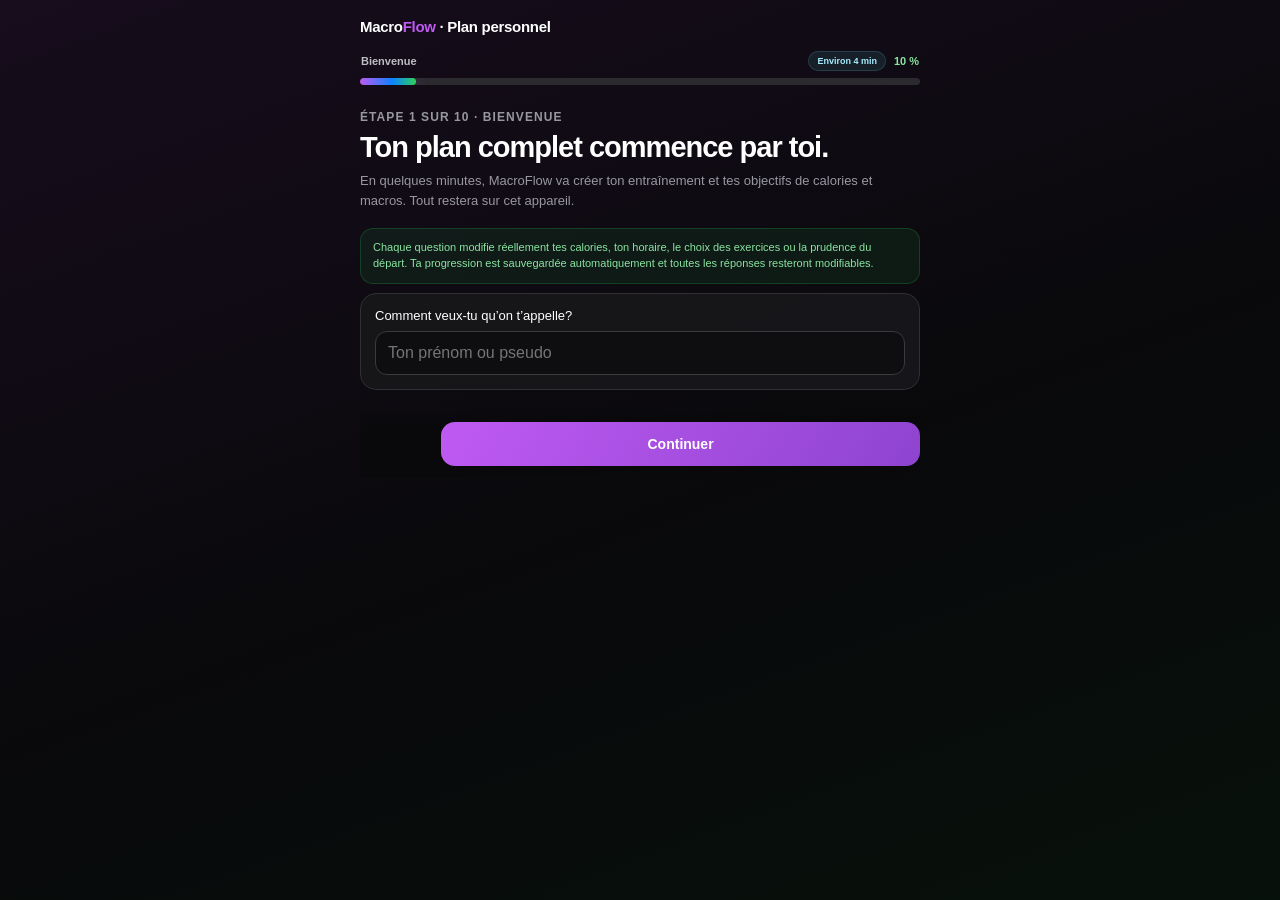
==== repair.html @ 094fcf57 "Add files via upload" ====
<!doctype html>
<html lang="fr">
<head>
  <meta charset="utf-8">
  <meta name="viewport" content="width=device-width,initial-scale=1,viewport-fit=cover">
  <meta name="theme-color" content="#090909">
  <title>Réparation MacroFlow</title>
  <style>
    html,body{margin:0;min-height:100%;background:#090909;color:#fff;font-family:-apple-system,BlinkMacSystemFont,"Segoe UI",sans-serif}body{display:grid;place-items:center;padding:24px}.card{width:min(100%,420px);padding:28px;border:1px solid #32283a;border-radius:24px;background:radial-gradient(circle at 50% 0,rgba(191,90,242,.2),transparent 42%),#171419;text-align:center;box-sizing:border-box}.bolt{font-size:44px}.spin{width:34px;height:34px;margin:20px auto;border:3px solid #353039;border-top-color:#bf5af2;border-radius:50%;animation:r .8s linear infinite}@keyframes r{to{transform:rotate(360deg)}}p{color:#aaa6af;line-height:1.5}.error{color:#ff9b95}button{border:0;border-radius:14px;padding:13px 18px;background:#bf5af2;color:white;font-weight:800}
  </style>
</head>
<body>
  <main class="card">
    <div class="bolt">⚡</div>
    <h1>Réparation de MacroFlow</h1>
    <div class="spin" aria-hidden="true"></div>
    <p id="status">Suppression de l’ancien cache, sans toucher à tes repas, séances ou sauvegardes…</p>
    <button id="retry" hidden>Réessayer</button>
  </main>
  <script>
    async function repair(){
      const status=document.getElementById('status');
      const retry=document.getElementById('retry');
      retry.hidden=true;
      try{
        if('serviceWorker' in navigator){
          const registrations=await navigator.serviceWorker.getRegistrations();
          await Promise.all(registrations.map((registration)=>registration.unregister()));
        }
        if('caches' in window){
          const names=await caches.keys();
          await Promise.all(names.filter((name)=>name.startsWith('macroflow-')).map((name)=>caches.delete(name)));
        }
        status.textContent='Cache réparé. Ouverture de la nouvelle version…';
        setTimeout(()=>location.replace('./?v=351'),500);
      }catch(error){
        console.error(error);
        status.className='error';
        status.textContent='La réparation automatique a échoué. Réessaie une fois.';
        retry.hidden=false;
      }
    }
    document.getElementById('retry').addEventListener('click',repair);
    repair();
  </script>
</body>
</html>
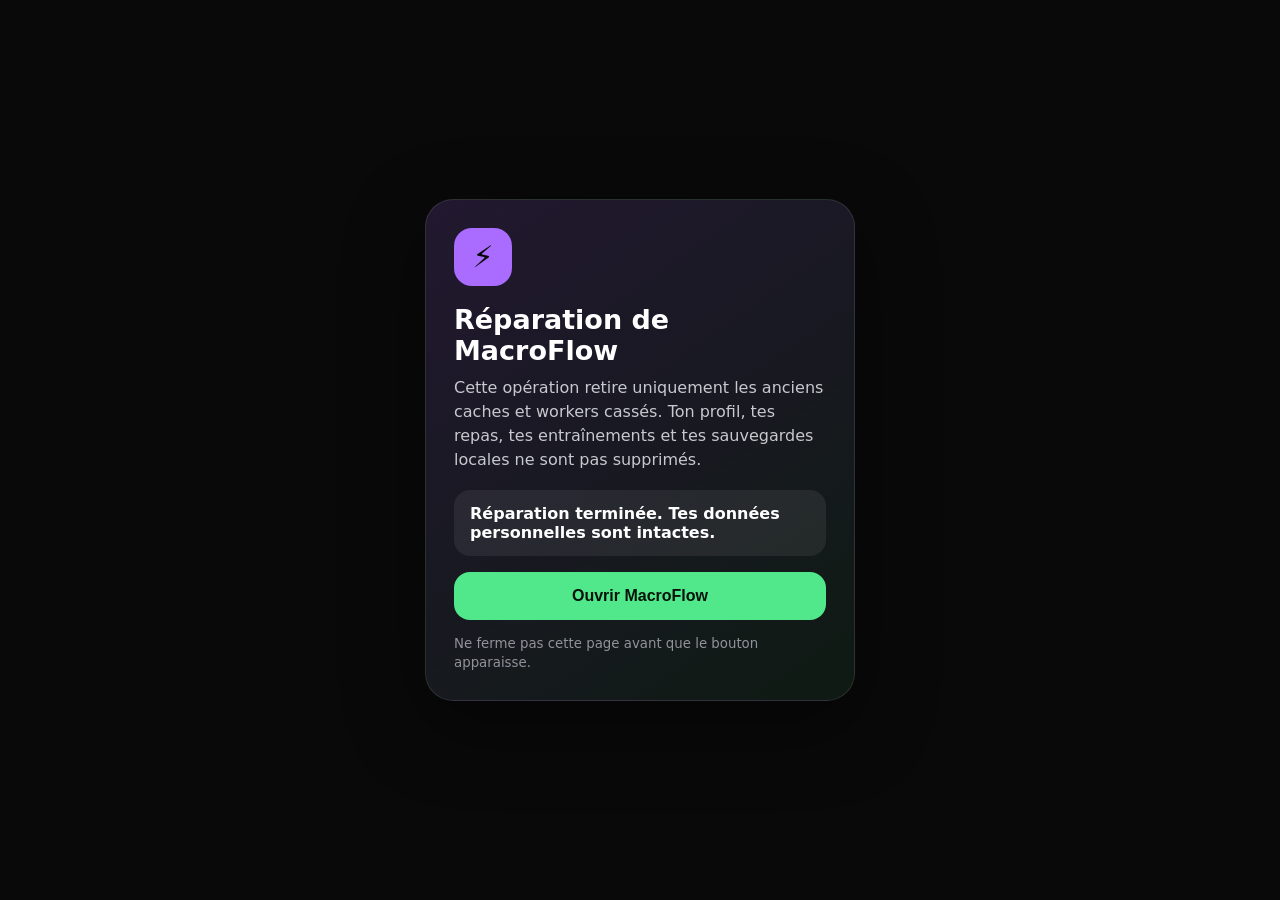
==== commit 6263cb86: "Add files via upload" ====
--- a/repair.html
+++ b/repair.html
@@ -1,47 +1,54 @@
 <!doctype html>
-<html lang="fr">
+<html lang="fr-CA">
 <head>
   <meta charset="utf-8">
   <meta name="viewport" content="width=device-width,initial-scale=1,viewport-fit=cover">
+  <meta http-equiv="Cache-Control" content="no-cache, no-store, must-revalidate">
   <meta name="theme-color" content="#090909">
-  <title>Réparation MacroFlow</title>
+  <title>Réparer MacroFlow</title>
   <style>
-    html,body{margin:0;min-height:100%;background:#090909;color:#fff;font-family:-apple-system,BlinkMacSystemFont,"Segoe UI",sans-serif}body{display:grid;place-items:center;padding:24px}.card{width:min(100%,420px);padding:28px;border:1px solid #32283a;border-radius:24px;background:radial-gradient(circle at 50% 0,rgba(191,90,242,.2),transparent 42%),#171419;text-align:center;box-sizing:border-box}.bolt{font-size:44px}.spin{width:34px;height:34px;margin:20px auto;border:3px solid #353039;border-top-color:#bf5af2;border-radius:50%;animation:r .8s linear infinite}@keyframes r{to{transform:rotate(360deg)}}p{color:#aaa6af;line-height:1.5}.error{color:#ff9b95}button{border:0;border-radius:14px;padding:13px 18px;background:#bf5af2;color:white;font-weight:800}
+    :root{color-scheme:dark;font-family:-apple-system,BlinkMacSystemFont,"SF Pro Display",system-ui,sans-serif}
+    *{box-sizing:border-box}body{margin:0;min-height:100svh;display:grid;place-items:center;background:#090909;color:#fff;padding:24px}
+    main{width:min(100%,430px);padding:28px;border:1px solid rgba(255,255,255,.1);border-radius:28px;background:linear-gradient(145deg,rgba(169,108,255,.16),rgba(81,232,139,.08));box-shadow:0 24px 80px rgba(0,0,0,.45)}
+    .logo{width:58px;height:58px;border-radius:18px;display:grid;place-items:center;background:#a96cff;color:#090909;font-size:30px;font-weight:900;margin-bottom:18px}
+    h1{font-size:27px;margin:0 0 10px}p{color:#c8c8cf;line-height:1.5;margin:0 0 18px}.status{padding:14px 16px;border-radius:16px;background:rgba(255,255,255,.07);font-weight:700}
+    button{width:100%;border:0;border-radius:16px;padding:15px;font-size:16px;font-weight:800;background:#51e88b;color:#07120b;margin-top:16px;display:none}
+    small{display:block;color:#92929b;margin-top:14px;line-height:1.45}
   </style>
 </head>
 <body>
-  <main class="card">
-    <div class="bolt">⚡</div>
-    <h1>Réparation de MacroFlow</h1>
-    <div class="spin" aria-hidden="true"></div>
-    <p id="status">Suppression de l’ancien cache, sans toucher à tes repas, séances ou sauvegardes…</p>
-    <button id="retry" hidden>Réessayer</button>
-  </main>
-  <script>
-    async function repair(){
-      const status=document.getElementById('status');
-      const retry=document.getElementById('retry');
-      retry.hidden=true;
-      try{
-        if('serviceWorker' in navigator){
-          const registrations=await navigator.serviceWorker.getRegistrations();
-          await Promise.all(registrations.map((registration)=>registration.unregister()));
-        }
-        if('caches' in window){
-          const names=await caches.keys();
-          await Promise.all(names.filter((name)=>name.startsWith('macroflow-')).map((name)=>caches.delete(name)));
-        }
-        status.textContent='Cache réparé. Ouverture de la nouvelle version…';
-        setTimeout(()=>location.replace('./?v=351'),500);
-      }catch(error){
-        console.error(error);
-        status.className='error';
-        status.textContent='La réparation automatique a échoué. Réessaie une fois.';
-        retry.hidden=false;
-      }
+<main>
+  <div class="logo">⚡</div>
+  <h1>Réparation de MacroFlow</h1>
+  <p>Cette opération retire uniquement les anciens caches et workers cassés. Ton profil, tes repas, tes entraînements et tes sauvegardes locales ne sont pas supprimés.</p>
+  <div id="status" class="status">Nettoyage du cache en cours…</div>
+  <button id="open" type="button">Ouvrir MacroFlow</button>
+  <small>Ne ferme pas cette page avant que le bouton apparaisse.</small>
+</main>
+<script>
+(async () => {
+  const status = document.getElementById('status');
+  const open = document.getElementById('open');
+  try {
+    if ('serviceWorker' in navigator) {
+      const regs = await navigator.serviceWorker.getRegistrations();
+      await Promise.all(regs.map((reg) => reg.unregister()));
     }
-    document.getElementById('retry').addEventListener('click',repair);
-    repair();
-  </script>
+    if ('caches' in window) {
+      const names = await caches.keys();
+      await Promise.all(names.map((name) => caches.delete(name)));
+    }
+    status.textContent = 'Réparation terminée. Tes données personnelles sont intactes.';
+    open.style.display = 'block';
+    open.addEventListener('click', () => location.replace('./?recovery=341-' + Date.now()));
+    setTimeout(() => location.replace('./?recovery=341-' + Date.now()), 1200);
+  } catch (error) {
+    console.error(error);
+    status.textContent = 'Le nettoyage automatique a échoué. Recharge cette page une fois.';
+    open.style.display = 'block';
+    open.addEventListener('click', () => location.replace('./?recovery=341-' + Date.now()));
+  }
+})();
+</script>
 </body>
 </html>
